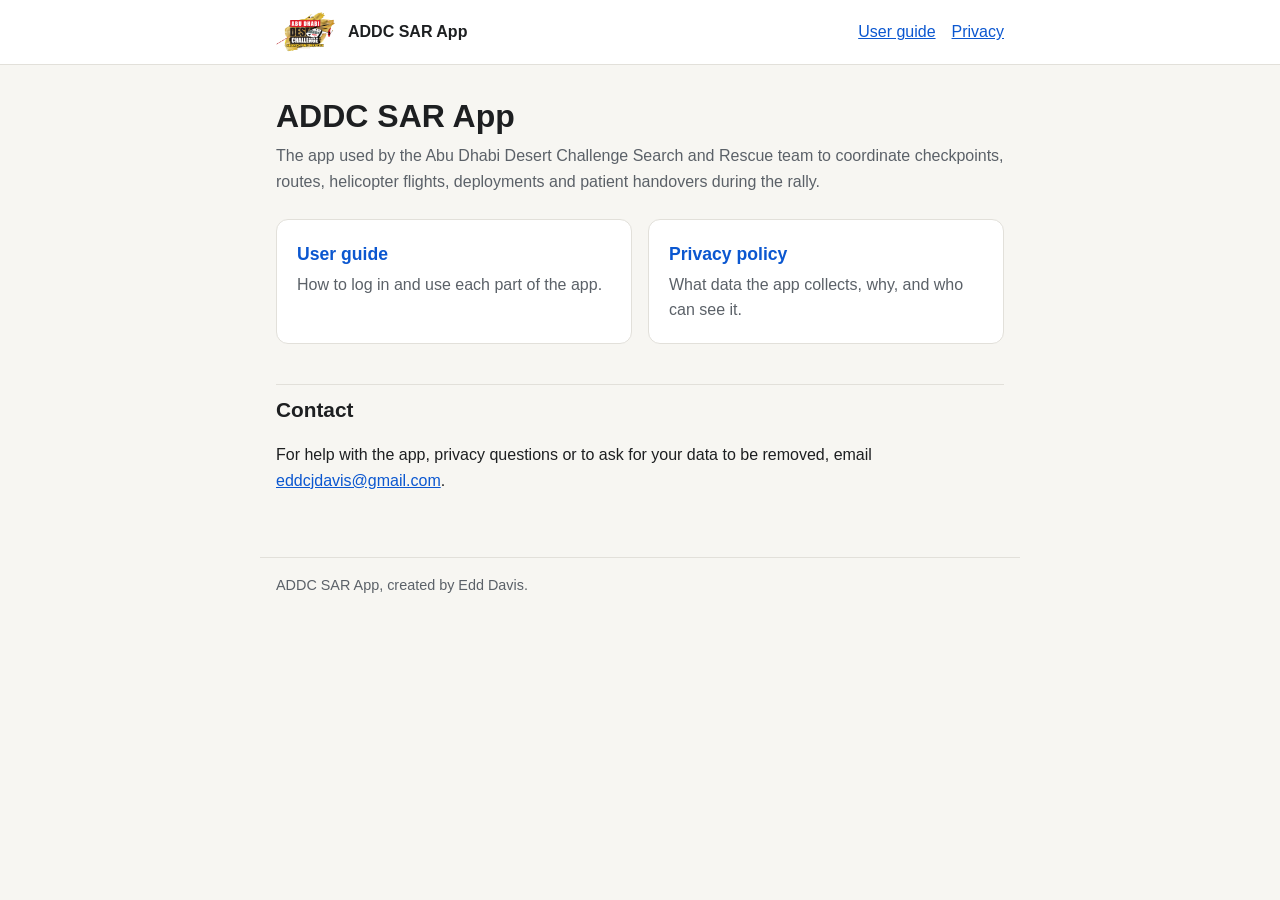
==== index.html @ 4808d816 "Add privacy policy, user guide and landing page Co-Authored-By: Claude Opus 5.5 <noreply@anthropic.c" ====
<!doctype html>
<html lang="en">
<head>
  <meta charset="utf-8">
  <meta name="viewport" content="width=device-width, initial-scale=1">
  <title>ADDC SAR App</title>
  <meta name="description" content="Privacy policy and user guide for the ADDC SAR App.">
  <link rel="icon" href="logo.png">
  <link rel="stylesheet" href="style.css">
</head>
<body>
  <header class="site">
    <div class="inner">
      <img src="logo.png" alt="">
      <a class="name" href="./">ADDC SAR App</a>
      <nav><a href="guide.html">User guide</a><a href="privacy.html">Privacy</a></nav>
    </div>
  </header>
  <main>
    <h1>ADDC SAR App</h1>
    <p class="lede">The app used by the Abu Dhabi Desert Challenge Search and Rescue team to coordinate checkpoints, routes, helicopter flights, deployments and patient handovers during the rally.</p>

    <div class="cards">
      <a class="card" href="guide.html"><strong>User guide</strong><span>How to log in and use each part of the app.</span></a>
      <a class="card" href="privacy.html"><strong>Privacy policy</strong><span>What data the app collects, why, and who can see it.</span></a>
    </div>

    <h2>Contact</h2>
    <p>For help with the app, privacy questions or to ask for your data to be removed, email <a href="mailto:eddcjdavis@gmail.com">eddcjdavis@gmail.com</a>.</p>
  </main>
  <footer>ADDC SAR App, created by Edd Davis.</footer>
</body>
</html>
---- style.css ----
:root {
  --bg: #f7f6f2;
  --surface: #ffffff;
  --text: #1d1f21;
  --muted: #5b6168;
  --border: #e2e0da;
  --accent: #b3261e;
  --link: #0b57d0;
}

@media (prefers-color-scheme: dark) {
  :root {
    --bg: #15171a;
    --surface: #1e2125;
    --text: #e8e6e3;
    --muted: #a3a9b0;
    --border: #33373d;
    --accent: #f2b8b5;
    --link: #a8c7fa;
  }
}

* { box-sizing: border-box; }

body {
  margin: 0;
  background: var(--bg);
  color: var(--text);
  font: 16px/1.6 -apple-system, BlinkMacSystemFont, "Segoe UI", Roboto, Helvetica, Arial, sans-serif;
}

header.site {
  border-bottom: 1px solid var(--border);
  background: var(--surface);
}

header.site .inner, main, footer {
  max-width: 760px;
  margin: 0 auto;
  padding: 0 16px;
}

header.site .inner {
  display: flex;
  align-items: center;
  gap: 12px;
  flex-wrap: wrap;
  padding-top: 12px;
  padding-bottom: 12px;
}

header.site img { height: 40px; width: auto; }
header.site .name { font-weight: 700; margin-right: auto; color: var(--text); text-decoration: none; }
header.site nav a { margin-left: 16px; }

main { padding-top: 32px; padding-bottom: 48px; }

h1 { font-size: 2rem; line-height: 1.2; margin: 0 0 8px; }
h2 { font-size: 1.3rem; margin: 40px 0 8px; padding-top: 8px; border-top: 1px solid var(--border); }
h3 { font-size: 1.05rem; margin: 24px 0 4px; }

.lede { color: var(--muted); margin-top: 0; }

a { color: var(--link); }

table {
  width: 100%;
  border-collapse: collapse;
  margin: 12px 0;
  font-size: 0.95rem;
  display: block;
  overflow-x: auto;
}

th, td {
  text-align: left;
  vertical-align: top;
  padding: 8px 10px;
  border-bottom: 1px solid var(--border);
}

th { white-space: nowrap; }

.cards { display: grid; gap: 16px; grid-template-columns: repeat(auto-fit, minmax(220px, 1fr)); margin-top: 24px; }

.card {
  display: block;
  padding: 20px;
  background: var(--surface);
  border: 1px solid var(--border);
  border-radius: 12px;
  color: var(--text);
  text-decoration: none;
}

.card strong { display: block; font-size: 1.1rem; margin-bottom: 4px; color: var(--link); }
.card span { color: var(--muted); }

.note {
  background: var(--surface);
  border-left: 4px solid var(--accent);
  padding: 12px 16px;
  border-radius: 4px;
  margin: 16px 0;
}

.toc { background: var(--surface); border: 1px solid var(--border); border-radius: 12px; padding: 12px 20px; }
.toc ol { margin: 8px 0; padding-left: 20px; }

footer { color: var(--muted); font-size: 0.9rem; padding-top: 16px; padding-bottom: 32px; border-top: 1px solid var(--border); }
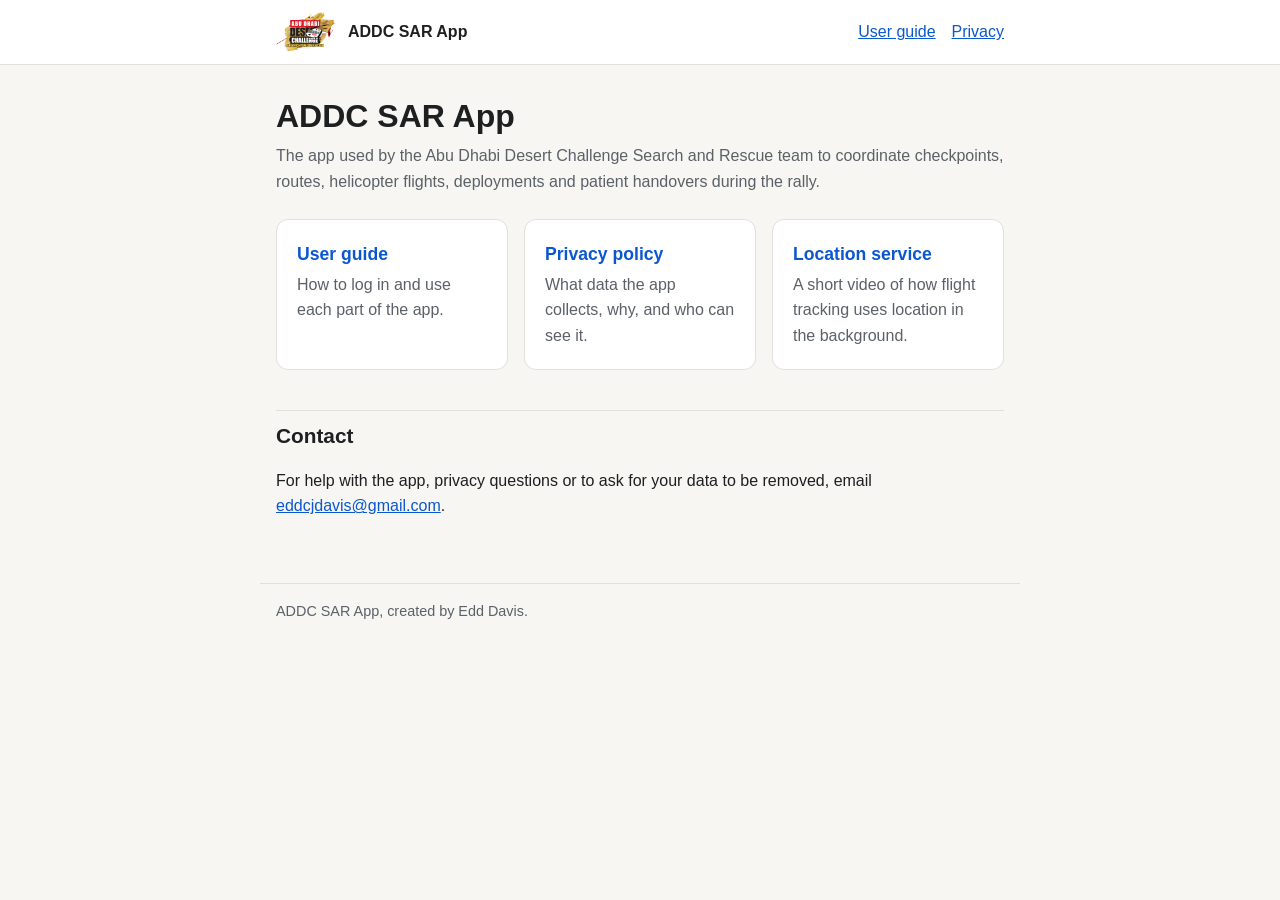
==== commit 7536aec7: "Add foreground location service video for Google Play Co-Authored-By: Claude Opus 5.5 <noreply@anthr" ====
--- a/index.html
+++ b/index.html
@@ -23,6 +23,7 @@
     <div class="cards">
       <a class="card" href="guide.html"><strong>User guide</strong><span>How to log in and use each part of the app.</span></a>
       <a class="card" href="privacy.html"><strong>Privacy policy</strong><span>What data the app collects, why, and who can see it.</span></a>
+      <a class="card" href="location-service.html"><strong>Location service</strong><span>A short video of how flight tracking uses location in the background.</span></a>
     </div>
 
     <h2>Contact</h2>
